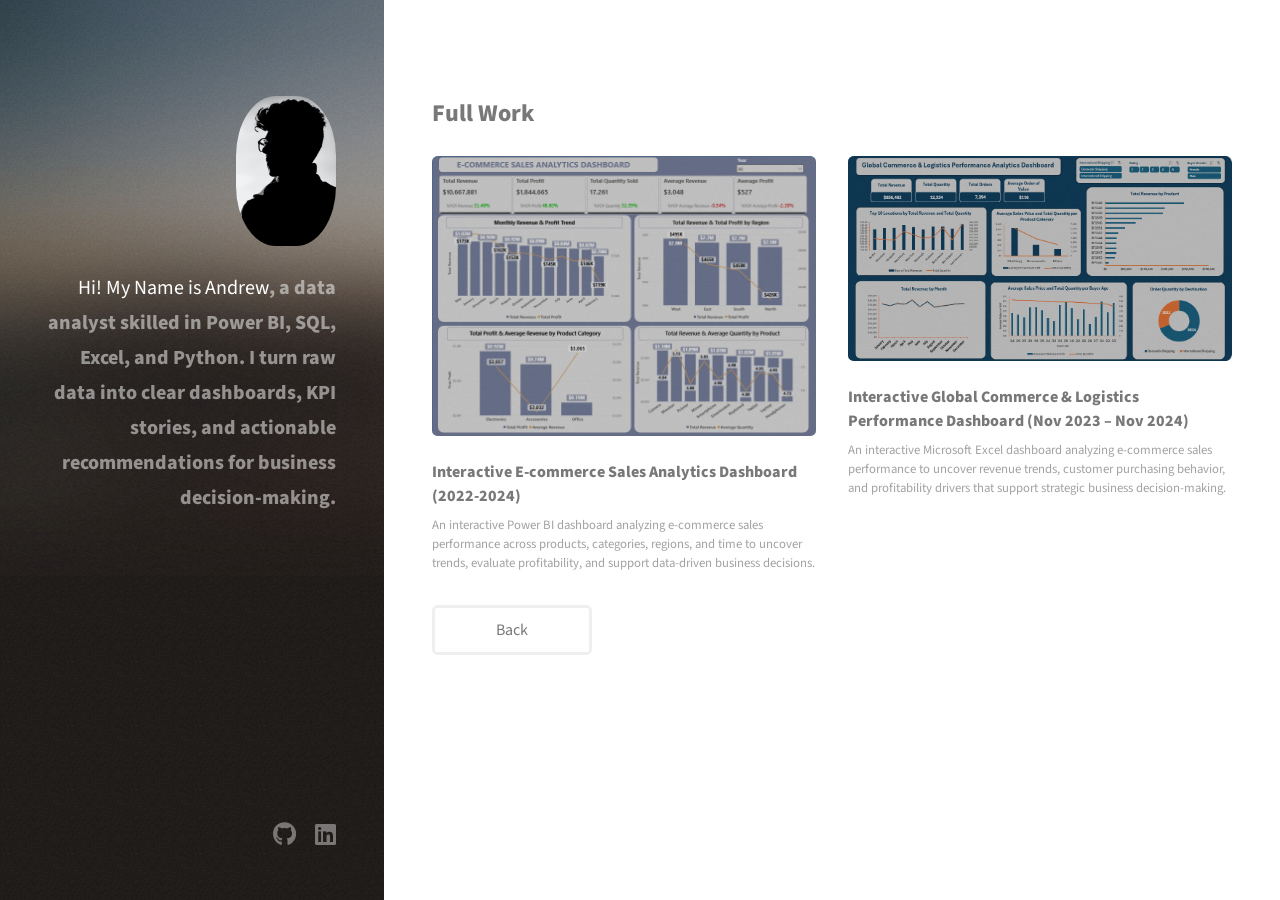
==== full portfolio.html @ a17d0c4e "Added website files" ====
<!DOCTYPE HTML>
<!--
	Strata by HTML5 UP
	html5up.net | @ajlkn
	Free for personal and commercial use under the CCA 3.0 license (html5up.net/license)
-->
<html>
	<head>
		<title>Andrew Udokang | Data Analyst</title>
		<meta charset="utf-8" />
		<meta name="viewport" content="width=device-width, initial-scale=1, user-scalable=no" />
		<link rel="stylesheet" href="assets/css/main.css" />
	</head>
	<body class="is-preload">

		<!-- Header -->
			<header id="header">
				<div class="inner">
					<a href="#" class="image avatar"><img src="images/Black Silhuette.jpg" alt="" /></a>
					<h1><strong>Hi! My Name is Andrew</strong>, a data analyst skilled in Power BI, SQL, Excel, and Python.<br />
					I turn raw data into clear dashboards, KPI stories, and actionable recommendations for business decision-making.<br />
					</h1>
				</div>
			</header>

		<!-- Main -->
			<div id="main">

				<!-- One -->
					<!--<section id="one">
						<header class="major">
							<h2>I build dashboards and analysis that help teams understand<br />
							what is happening and what to do next.</h2>
						</header>
						<p>

My strength is combining analytical problem-solving with practical data tools: Power BI for interactive dashboards, SQL for structured analysis, Excel for reporting, and Python for data cleaning and exploration.

I focus on turning raw data into actionable business insights through clean KPI design, thoughtful visualization, and concise recommendations that support better decisions.</p>
						<ul class="actions">-->
							<!--<li><a href="#" class="button">Learn More</a></li>
						</ul>
					</section>-->

				<!-- Two -->
					<section id="two">
						<h2>Full Work</h2>
						<div class="row">
							<article class="col-6 col-12-xsmall work-item">
								<a href="https://github.com/andrewudokang/Interactive-E-commerce-Sales-Analytics-Dashboard-2022-2024" class="image fit thumb"><img src="images/fulls/Interactive E-commerce Sales Analytics Dashboard (2022–2024).png" alt="" /></a>
								<a href="https://andrewudokang.github.io/Interactive-E-commerce-Sales-Analytics-Dashboard-2022-2024/"><h3>Interactive E-commerce Sales Analytics Dashboard (2022-2024)</h3></a>
								<p>An interactive Power BI dashboard analyzing e-commerce sales performance across products, categories, regions, and time to uncover trends, evaluate profitability, and support data-driven business decisions.</p>
							</article>
							<article class="col-6 col-12-xsmall work-item">
								<a href="https://github.com/andrewudokang/Interactive-Global-Commerce-Logistics-Performance-Dashboard-Nov-2023-Nov-2024" class="image fit thumb"><img src="images/fulls/Interactive Global Commerce & Logistics Performance Dashboard (Nov 2023 – Nov 2024).png" alt="" /></a>
								<a href="https://andrewudokang.github.io/Interactive-Global-Commerce-Logistics-Performance-Dashboard-Nov-2023-Nov-2024/"><h3>Interactive Global Commerce & Logistics Performance Dashboard (Nov 2023 – Nov 2024)</h3></a>
								<p>An interactive Microsoft Excel dashboard analyzing e-commerce sales performance to uncover revenue trends, customer purchasing behavior, and profitability drivers that support strategic business decision-making.</p>
							</article>
							<!--<article class="col-6 col-12-xsmall work-item">
								<a href="images/fulls/03.jpg" class="image fit thumb"><img src="images/thumbs/03.jpg" alt="" /></a>
								<h3>Tortor metus commodo</h3>
								<p>Lorem ipsum dolor sit amet nisl sed nullam feugiat.</p>
							</article>
							<article class="col-6 col-12-xsmall work-item">
								<a href="images/fulls/04.jpg" class="image fit thumb"><img src="images/thumbs/04.jpg" alt="" /></a>
								<h3>Quam neque phasellus</h3>
								<p>Lorem ipsum dolor sit amet nisl sed nullam feugiat.</p>
							</article>
							<article class="col-6 col-12-xsmall work-item">
								<a href="images/fulls/05.jpg" class="image fit thumb"><img src="images/thumbs/05.jpg" alt="" /></a>
								<h3>Nunc enim commodo aliquet</h3>
								<p>Lorem ipsum dolor sit amet nisl sed nullam feugiat.</p>
							</article>
							<article class="col-6 col-12-xsmall work-item">
								<a href="images/fulls/06.jpg" class="image fit thumb"><img src="images/thumbs/06.jpg" alt="" /></a>
								<h3>Risus ornare lacinia</h3>
								<p>Lorem ipsum dolor sit amet nisl sed nullam feugiat.</p>
							</article>-->
						</div>
						<ul class="actions">
							<li><a href="index.html" class="button">Back</a></li>
						</ul>
					</section>

				<!-- Three -->
					<!--<section id="three">
						<h2>Get In Touch</h2>
						<p>Accumsan pellentesque commodo blandit enim arcu non at amet id arcu magna. Accumsan orci faucibus id eu lorem semper nunc nisi lorem vulputate lorem neque lorem ipsum dolor.</p>
						<div class="row">
							<div class="col-8 col-12-small">
								<form method="post" action="#">
									<div class="row gtr-uniform gtr-50">
										<div class="col-6 col-12-xsmall"><input type="text" name="name" id="name" placeholder="Name" /></div>
										<div class="col-6 col-12-xsmall"><input type="email" name="email" id="email" placeholder="Email" /></div>
										<div class="col-12"><textarea name="message" id="message" placeholder="Message" rows="4"></textarea></div>
									</div>
								</form>
								<ul class="actions">
									<li><input type="submit" value="Send Message" /></li>
								</ul>
							</div>
							<div class="col-4 col-12-small">
								<ul class="labeled-icons">
									<li>
										<h3 class="icon solid fa-home"><span class="label">Address</span></h3>
										1234 Somewhere Rd.<br />
										Nashville, TN 00000<br />
										United States
									</li>
									<li>
										<h3 class="icon solid fa-mobile-alt"><span class="label">Phone</span></h3>
										000-000-0000
									</li>
									<li>
										<h3 class="icon solid fa-envelope"><span class="label">Email</span></h3>
										<a href="#">hello@untitled.tld</a>
									</li>
								</ul>
							</div>
						</div>
					</section>-->

				<!-- Four -->
				<!--
					<section id="four">
						<h2>Elements</h2>

						<section>
							<h4>Text</h4>
							<p>This is <b>bold</b> and this is <strong>strong</strong>. This is <i>italic</i> and this is <em>emphasized</em>.
							This is <sup>superscript</sup> text and this is <sub>subscript</sub> text.
							This is <u>underlined</u> and this is code: <code>for (;;) { ... }</code>. Finally, <a href="#">this is a link</a>.</p>
							<hr />
							<header>
								<h4>Heading with a Subtitle</h4>
								<p>Lorem ipsum dolor sit amet nullam id egestas urna aliquam</p>
							</header>
							<p>Nunc lacinia ante nunc ac lobortis. Interdum adipiscing gravida odio porttitor sem non mi integer non faucibus ornare mi ut ante amet placerat aliquet. Volutpat eu sed ante lacinia sapien lorem accumsan varius montes viverra nibh in adipiscing blandit tempus accumsan.</p>
							<header>
								<h5>Heading with a Subtitle</h5>
								<p>Lorem ipsum dolor sit amet nullam id egestas urna aliquam</p>
							</header>
							<p>Nunc lacinia ante nunc ac lobortis. Interdum adipiscing gravida odio porttitor sem non mi integer non faucibus ornare mi ut ante amet placerat aliquet. Volutpat eu sed ante lacinia sapien lorem accumsan varius montes viverra nibh in adipiscing blandit tempus accumsan.</p>
							<hr />
							<h2>Heading Level 2</h2>
							<h3>Heading Level 3</h3>
							<h4>Heading Level 4</h4>
							<h5>Heading Level 5</h5>
							<h6>Heading Level 6</h6>
							<hr />
							<h5>Blockquote</h5>
							<blockquote>Fringilla nisl. Donec accumsan interdum nisi, quis tincidunt felis sagittis eget tempus euismod. Vestibulum ante ipsum primis in faucibus vestibulum. Blandit adipiscing eu felis iaculis volutpat ac adipiscing accumsan faucibus. Vestibulum ante ipsum primis in faucibus lorem ipsum dolor sit amet nullam adipiscing eu felis.</blockquote>
							<h5>Preformatted</h5>
							<pre><code>i = 0;

while (!deck.isInOrder()) {
print 'Iteration ' + i;
deck.shuffle();
i++;
}

print 'It took ' + i + ' iterations to sort the deck.';</code></pre>
						</section>

						<section>
							<h4>Lists</h4>
							<div class="row">
								<div class="col-6 col-12-xsmall">
									<h5>Unordered</h5>
									<ul>
										<li>Dolor pulvinar etiam magna etiam.</li>
										<li>Sagittis adipiscing lorem eleifend.</li>
										<li>Felis enim feugiat dolore viverra.</li>
									</ul>
									<h5>Alternate</h5>
									<ul class="alt">
										<li>Dolor pulvinar etiam magna etiam.</li>
										<li>Sagittis adipiscing lorem eleifend.</li>
										<li>Felis enim feugiat dolore viverra.</li>
									</ul>
								</div>
								<div class="col-6 col-12-xsmall">
									<h5>Ordered</h5>
									<ol>
										<li>Dolor pulvinar etiam magna etiam.</li>
										<li>Etiam vel felis at lorem sed viverra.</li>
										<li>Felis enim feugiat dolore viverra.</li>
										<li>Dolor pulvinar etiam magna etiam.</li>
										<li>Etiam vel felis at lorem sed viverra.</li>
										<li>Felis enim feugiat dolore viverra.</li>
									</ol>
									<h5>Icons</h5>
									<ul class="icons">
										<li><a href="#" class="icon brands fa-twitter"><span class="label">Twitter</span></a></li>
										<li><a href="#" class="icon brands fa-facebook-f"><span class="label">Facebook</span></a></li>
										<li><a href="#" class="icon brands fa-instagram"><span class="label">Instagram</span></a></li>
										<li><a href="#" class="icon brands fa-github"><span class="label">Github</span></a></li>
										<li><a href="#" class="icon brands fa-dribbble"><span class="label">Dribbble</span></a></li>
										<li><a href="#" class="icon brands fa-tumblr"><span class="label">Tumblr</span></a></li>
									</ul>
								</div>
							</div>
							<h5>Actions</h5>
							<ul class="actions">
								<li><a href="#" class="button primary">Default</a></li>
								<li><a href="#" class="button">Default</a></li>
							</ul>
							<ul class="actions small">
								<li><a href="#" class="button primary small">Small</a></li>
								<li><a href="#" class="button small">Small</a></li>
							</ul>
							<div class="row">
								<div class="col-6 col-12-small">
									<ul class="actions stacked">
										<li><a href="#" class="button primary">Default</a></li>
										<li><a href="#" class="button">Default</a></li>
									</ul>
								</div>
								<div class="col-6 col-12-small">
									<ul class="actions stacked">
										<li><a href="#" class="button primary small">Small</a></li>
										<li><a href="#" class="button small">Small</a></li>
									</ul>
								</div>
								<div class="col-6 col-12-small">
									<ul class="actions stacked">
										<li><a href="#" class="button primary fit">Default</a></li>
										<li><a href="#" class="button fit">Default</a></li>
									</ul>
								</div>
								<div class="col-6 col-12-small">
									<ul class="actions stacked">
										<li><a href="#" class="button primary small fit">Small</a></li>
										<li><a href="#" class="button small fit">Small</a></li>
									</ul>
								</div>
							</div>
						</section>

						<section>
							<h4>Table</h4>
							<h5>Default</h5>
							<div class="table-wrapper">
								<table>
									<thead>
										<tr>
											<th>Name</th>
											<th>Description</th>
											<th>Price</th>
										</tr>
									</thead>
									<tbody>
										<tr>
											<td>Item One</td>
											<td>Ante turpis integer aliquet porttitor.</td>
											<td>29.99</td>
										</tr>
										<tr>
											<td>Item Two</td>
											<td>Vis ac commodo adipiscing arcu aliquet.</td>
											<td>19.99</td>
										</tr>
										<tr>
											<td>Item Three</td>
											<td> Morbi faucibus arcu accumsan lorem.</td>
											<td>29.99</td>
										</tr>
										<tr>
											<td>Item Four</td>
											<td>Vitae integer tempus condimentum.</td>
											<td>19.99</td>
										</tr>
										<tr>
											<td>Item Five</td>
											<td>Ante turpis integer aliquet porttitor.</td>
											<td>29.99</td>
										</tr>
									</tbody>
									<tfoot>
										<tr>
											<td colspan="2"></td>
											<td>100.00</td>
										</tr>
									</tfoot>
								</table>
							</div>

							<h5>Alternate</h5>
							<div class="table-wrapper">
								<table class="alt">
									<thead>
										<tr>
											<th>Name</th>
											<th>Description</th>
											<th>Price</th>
										</tr>
									</thead>
									<tbody>
										<tr>
											<td>Item One</td>
											<td>Ante turpis integer aliquet porttitor.</td>
											<td>29.99</td>
										</tr>
										<tr>
											<td>Item Two</td>
											<td>Vis ac commodo adipiscing arcu aliquet.</td>
											<td>19.99</td>
										</tr>
										<tr>
											<td>Item Three</td>
											<td> Morbi faucibus arcu accumsan lorem.</td>
											<td>29.99</td>
										</tr>
										<tr>
											<td>Item Four</td>
											<td>Vitae integer tempus condimentum.</td>
											<td>19.99</td>
										</tr>
										<tr>
											<td>Item Five</td>
											<td>Ante turpis integer aliquet porttitor.</td>
											<td>29.99</td>
										</tr>
									</tbody>
									<tfoot>
										<tr>
											<td colspan="2"></td>
											<td>100.00</td>
										</tr>
									</tfoot>
								</table>
							</div>
						</section>

						<section>
							<h4>Buttons</h4>
							<ul class="actions">
								<li><a href="#" class="button primary">Primary</a></li>
								<li><a href="#" class="button">Default</a></li>
							</ul>
							<ul class="actions">
								<li><a href="#" class="button large">Large</a></li>
								<li><a href="#" class="button">Default</a></li>
								<li><a href="#" class="button small">Small</a></li>
							</ul>
							<ul class="actions fit">
								<li><a href="#" class="button primary fit">Fit</a></li>
								<li><a href="#" class="button fit">Fit</a></li>
							</ul>
							<ul class="actions fit small">
								<li><a href="#" class="button primary fit small">Fit + Small</a></li>
								<li><a href="#" class="button fit small">Fit + Small</a></li>
							</ul>
							<ul class="actions">
								<li><a href="#" class="button primary icon solid fa-download">Icon</a></li>
								<li><a href="#" class="button icon solid fa-download">Icon</a></li>
							</ul>
							<ul class="actions">
								<li><span class="button primary disabled">Primary</span></li>
								<li><span class="button disabled">Default</span></li>
							</ul>
						</section>

						<section>
							<h4>Form</h4>
							<form method="post" action="#">
								<div class="row gtr-uniform gtr-50">
									<div class="col-6 col-12-xsmall">
										<input type="text" name="demo-name" id="demo-name" value="" placeholder="Name" />
									</div>
									<div class="col-6 col-12-xsmall">
										<input type="email" name="demo-email" id="demo-email" value="" placeholder="Email" />
									</div>
									<div class="col-12">
										<select name="demo-category" id="demo-category">
											<option value="">- Category -</option>
											<option value="1">Manufacturing</option>
											<option value="1">Shipping</option>
											<option value="1">Administration</option>
											<option value="1">Human Resources</option>
										</select>
									</div>
									<div class="col-4 col-12-small">
										<input type="radio" id="demo-priority-low" name="demo-priority" checked>
										<label for="demo-priority-low">Low Priority</label>
									</div>
									<div class="col-4 col-12-small">
										<input type="radio" id="demo-priority-normal" name="demo-priority">
										<label for="demo-priority-normal">Normal Priority</label>
									</div>
									<div class="col-4 col-12-small">
										<input type="radio" id="demo-priority-high" name="demo-priority">
										<label for="demo-priority-high">High Priority</label>
									</div>
									<div class="col-6 col-12-small">
										<input type="checkbox" id="demo-copy" name="demo-copy">
										<label for="demo-copy">Email me a copy of this message</label>
									</div>
									<div class="col-6 col-12-small">
										<input type="checkbox" id="demo-human" name="demo-human" checked>
										<label for="demo-human">I am a human and not a robot</label>
									</div>
									<div class="col-12">
										<textarea name="demo-message" id="demo-message" placeholder="Enter your message" rows="6"></textarea>
									</div>
									<div class="col-12">
										<ul class="actions">
											<li><input type="submit" value="Send Message" class="primary" /></li>
											<li><input type="reset" value="Reset" /></li>
										</ul>
									</div>
								</div>
							</form>
						</section>

						<section>
							<h4>Image</h4>
							<h5>Fit</h5>
							<div class="box alt">
								<div class="row gtr-50 gtr-uniform">
									<div class="col-12"><span class="image fit"><img src="images/fulls/05.jpg" alt="" /></span></div>
									<div class="col-4"><span class="image fit"><img src="images/thumbs/01.jpg" alt="" /></span></div>
									<div class="col-4"><span class="image fit"><img src="images/thumbs/02.jpg" alt="" /></span></div>
									<div class="col-4"><span class="image fit"><img src="images/thumbs/03.jpg" alt="" /></span></div>
									<div class="col-4"><span class="image fit"><img src="images/thumbs/04.jpg" alt="" /></span></div>
									<div class="col-4"><span class="image fit"><img src="images/thumbs/05.jpg" alt="" /></span></div>
									<div class="col-4"><span class="image fit"><img src="images/thumbs/06.jpg" alt="" /></span></div>
									<div class="col-4"><span class="image fit"><img src="images/thumbs/03.jpg" alt="" /></span></div>
									<div class="col-4"><span class="image fit"><img src="images/thumbs/02.jpg" alt="" /></span></div>
									<div class="col-4"><span class="image fit"><img src="images/thumbs/01.jpg" alt="" /></span></div>
								</div>
							</div>
							<h5>Left &amp; Right</h5>
							<p><span class="image left"><img src="images/avatar.jpg" alt="" /></span>Fringilla nisl. Donec accumsan interdum nisi, quis tincidunt felis sagittis eget. tempus euismod. Vestibulum ante ipsum primis in faucibus vestibulum. Blandit adipiscing eu felis iaculis volutpat ac adipiscing accumsan eu faucibus. Integer ac pellentesque praesent tincidunt felis sagittis eget. tempus euismod. Vestibulum ante ipsum primis in faucibus vestibulum. Blandit adipiscing eu felis iaculis volutpat ac adipiscing accumsan eu faucibus. Integer ac pellentesque praesent. Donec accumsan interdum nisi, quis tincidunt felis sagittis eget. tempus euismod. Vestibulum ante ipsum primis in faucibus vestibulum. Blandit adipiscing eu felis iaculis volutpat ac adipiscing accumsan eu faucibus. Integer ac pellentesque praesent tincidunt felis sagittis eget. tempus euismod. Vestibulum ante ipsum primis in faucibus vestibulum. Blandit adipiscing eu felis iaculis volutpat ac adipiscing accumsan eu faucibus. Integer ac pellentesque praesent.</p>
							<p><span class="image right"><img src="images/avatar.jpg" alt="" /></span>Fringilla nisl. Donec accumsan interdum nisi, quis tincidunt felis sagittis eget. tempus euismod. Vestibulum ante ipsum primis in faucibus vestibulum. Blandit adipiscing eu felis iaculis volutpat ac adipiscing accumsan eu faucibus. Integer ac pellentesque praesent tincidunt felis sagittis eget. tempus euismod. Vestibulum ante ipsum primis in faucibus vestibulum. Blandit adipiscing eu felis iaculis volutpat ac adipiscing accumsan eu faucibus. Integer ac pellentesque praesent. Donec accumsan interdum nisi, quis tincidunt felis sagittis eget. tempus euismod. Vestibulum ante ipsum primis in faucibus vestibulum. Blandit adipiscing eu felis iaculis volutpat ac adipiscing accumsan eu faucibus. Integer ac pellentesque praesent tincidunt felis sagittis eget. tempus euismod. Vestibulum ante ipsum primis in faucibus vestibulum. Blandit adipiscing eu felis iaculis volutpat ac adipiscing accumsan eu faucibus. Integer ac pellentesque praesent.</p>
						</section>

					</section>
				-->

			</div>

		<!-- Footer -->
			<footer id="footer">
				<div class="inner">
					<ul class="icons">
						<!--<li><a href="#" class="icon brands fa-twitter"><span class="label">Twitter</span></a></li>-->
						<li><a href="https://github.com/andrewudokang/" class="icon brands fa-github"><span class="label">Github</span></a></li>
						<li><a href="https://www.linkedin.com/in/andrewudokang" class="icon brands fa-linkedin"><span class="label">Linkedin</span></a></li>
						<!--<li><a href="#" class="icon solid fa-envelope"><span class="label">Email</span></a></li>-->
					</ul>
					<!--<ul class="copyright">
						<li>&copy; Untitled</li><li>Design: <a href="http://html5up.net">HTML5 UP</a></li>
					</ul>-->
				</div>
			</footer>

		<!-- Scripts -->
			<script src="assets/js/jquery.min.js"></script>
			<!--<script src="assets/js/jquery.poptrox.min.js"></script>-->
			<script src="assets/js/browser.min.js"></script>
			<script src="assets/js/breakpoints.min.js"></script>
			<script src="assets/js/util.js"></script>
			<script src="assets/js/main.js"></script>

	</body>
</html>
---- assets/css/main.css ----
@import url("fontawesome-all.min.css");
@import url("https://fonts.googleapis.com/css?family=Source+Sans+Pro:400,400italic");

/*
	Strata by HTML5 UP
	html5up.net | @ajlkn
	Free for personal and commercial use under the CCA 3.0 license (html5up.net/license)
*/

html, body, div, span, applet, object,
iframe, h1, h2, h3, h4, h5, h6, p, blockquote,
pre, a, abbr, acronym, address, big, cite,
code, del, dfn, em, img, ins, kbd, q, s, samp,
small, strike, strong, sub, sup, tt, var, b,
u, i, center, dl, dt, dd, ol, ul, li, fieldset,
form, label, legend, table, caption, tbody,
tfoot, thead, tr, th, td, article, aside,
canvas, details, embed, figure, figcaption,
footer, header, hgroup, menu, nav, output, ruby,
section, summary, time, mark, audio, video {
	margin: 0;
	padding: 0;
	border: 0;
	font-size: 100%;
	font: inherit;
	vertical-align: baseline;}

article, aside, details, figcaption, figure,
footer, header, hgroup, menu, nav, section {
	display: block;}

body {
	line-height: 1;
}

ol, ul {
	list-style: none;
}

blockquote, q {
	quotes: none;
}

	blockquote:before, blockquote:after, q:before, q:after {
		content: '';
		content: none;
	}

table {
	border-collapse: collapse;
	border-spacing: 0;
}

body {
	-webkit-text-size-adjust: none;
}

mark {
	background-color: transparent;
	color: inherit;
}

input::-moz-focus-inner {
	border: 0;
	padding: 0;
}

input, select, textarea {
	-moz-appearance: none;
	-webkit-appearance: none;
	-ms-appearance: none;
	appearance: none;
}

/* Basic */

	html {
		box-sizing: border-box;
	}

	*, *:before, *:after {
		box-sizing: inherit;
	}

	body {
		background: #fff;
	}

		body.is-preload *, body.is-preload *:before, body.is-preload *:after {
			-moz-animation: none !important;
			-webkit-animation: none !important;
			-ms-animation: none !important;
			animation: none !important;
			-moz-transition: none !important;
			-webkit-transition: none !important;
			-ms-transition: none !important;
			transition: none !important;
		}

	body, input, select, textarea {
		color: #a2a2a2;
		font-family: "Source Sans Pro", Helvetica, sans-serif;
		font-size: 16pt;
		font-weight: 400;
		line-height: 1.75em;
	}

	a {
		-moz-transition: color 0.2s ease-in-out, border-color 0.2s ease-in-out;
		-webkit-transition: color 0.2s ease-in-out, border-color 0.2s ease-in-out;
		-ms-transition: color 0.2s ease-in-out, border-color 0.2s ease-in-out;
		transition: color 0.2s ease-in-out, border-color 0.2s ease-in-out;
		border-bottom: dotted 1px;
		color: #49bf9d;
		text-decoration: none;
	}

		a:hover {
			border-bottom-color: transparent;
			color: #49bf9d !important;
			text-decoration: none;
		}

	strong, b {
		color: #787878;
		font-weight: 400;
	}

	em, i {
		font-style: italic;
	}

	p {
		margin: 0 0 2em 0;
	}

	h1, h2, h3, h4, h5, h6 {
		color: #787878;
		font-weight: 800;
		line-height: 1em;
		margin: 0 0 1em 0;
	}

		h1 a, h2 a, h3 a, h4 a, h5 a, h6 a {
			color: inherit;
			text-decoration: none;
		}

	h1 {
		font-size: 2em;
		line-height: 1.5em;
	}

	h2 {
		font-size: 1.5em;
		line-height: 1.5em;
	}

	h3 {
		font-size: 1.25em;
		line-height: 1.5em;
	}

	h4 {
		font-size: 1.1em;
		line-height: 1.5em;
	}

	h5 {
		font-size: 0.9em;
		line-height: 1.5em;
	}

	h6 {
		font-size: 0.7em;
		line-height: 1.5em;
	}

	sub {
		font-size: 0.8em;
		position: relative;
		top: 0.5em;
	}

	sup {
		font-size: 0.8em;
		position: relative;
		top: -0.5em;
	}

	hr {
		border: 0;
		border-bottom: solid 2px #efefef;
		margin: 2em 0;
	}

		hr.major {
			margin: 3em 0;
		}

	blockquote {
		border-left: solid 6px #efefef;
		font-style: italic;
		margin: 0 0 2em 0;
		padding: 0.5em 0 0.5em 1.5em;
	}

	code {
		background: #f7f7f7;
		border-radius: 0.35em;
		border: solid 2px #efefef;
		font-family: "Courier New", monospace;
		font-size: 0.9em;
		margin: 0 0.25em;
		padding: 0.25em 0.65em;
	}

	pre {
		-webkit-overflow-scrolling: touch;
		font-family: "Courier New", monospace;
		font-size: 0.9em;
		margin: 0 0 2em 0;
	}

		pre code {
			display: block;
			line-height: 1.75em;
			padding: 1em 1.5em;
			overflow-x: auto;
		}

	.align-left {
		text-align: left;
	}

	.align-center {
		text-align: center;
	}

	.align-right {
		text-align: right;
	}

/* Container */

	.container {
		margin: 0 auto;
		max-width: calc(100% - 4em);
		width: 100%;
	}

		.container.xsmall {
			width: 25%;
		}

		.container.small {
			width: 50%;
		}

		.container.medium {
			width: 75%;
		}

		.container.large {
			width: 125%;
		}

		.container.xlarge {
			width: 150%;
		}

		.container.max {
			width: 100%;
		}

		@media screen and (max-width: 980px) {

			.container {
				width: 100% !important;
				max-width: 100% !important;
			}

		}

		@media screen and (max-width: 480px) {

			.container {
				max-width: calc(100% - 3em);
			}

		}

/* Row */

	.row {
		display: flex;
		flex-wrap: wrap;
		box-sizing: border-box;
		align-items: stretch;
	}

		.row > * {
			box-sizing: border-box;
		}

		.row.gtr-uniform > * > :last-child {
			margin-bottom: 0;
		}

		.row.aln-left {
			justify-content: flex-start;
		}

		.row.aln-center {
			justify-content: center;
		}

		.row.aln-right {
			justify-content: flex-end;
		}

		.row.aln-top {
			align-items: flex-start;
		}

		.row.aln-middle {
			align-items: center;
		}

		.row.aln-bottom {
			align-items: flex-end;
		}

		.row > .imp {
			order: -1;
		}

		.row > .col-1 {
			width: 8.33333%;
		}

		.row > .off-1 {
			margin-left: 8.33333%;
		}

		.row > .col-2 {
			width: 16.66667%;
		}

		.row > .off-2 {
			margin-left: 16.66667%;
		}

		.row > .col-3 {
			width: 25%;
		}

		.row > .off-3 {
			margin-left: 25%;
		}

		.row > .col-4 {
			width: 33.33333%;
		}

		.row > .off-4 {
			margin-left: 33.33333%;
		}

		.row > .col-5 {
			width: 41.66667%;
		}

		.row > .off-5 {
			margin-left: 41.66667%;
		}

		.row > .col-6 {
			width: 50%;
		}

		.row > .off-6 {
			margin-left: 50%;
		}

		.row > .col-7 {
			width: 58.33333%;
		}

		.row > .off-7 {
			margin-left: 58.33333%;
		}

		.row > .col-8 {
			width: 66.66667%;
		}

		.row > .off-8 {
			margin-left: 66.66667%;
		}

		.row > .col-9 {
			width: 75%;
		}

		.row > .off-9 {
			margin-left: 75%;
		}

		.row > .col-10 {
			width: 83.33333%;
		}

		.row > .off-10 {
			margin-left: 83.33333%;
		}

		.row > .col-11 {
			width: 91.66667%;
		}

		.row > .off-11 {
			margin-left: 91.66667%;
		}

		.row > .col-12 {
			width: 100%;
		}

		.row > .off-12 {
			margin-left: 100%;
		}

		.row.gtr-0 {
			margin-top: 0;
			margin-left: 0em;
		}

			.row.gtr-0 > * {
				padding: 0 0 0 0em;
			}

			.row.gtr-0.gtr-uniform {
				margin-top: 0em;
			}

				.row.gtr-0.gtr-uniform > * {
					padding-top: 0em;
				}

		.row.gtr-25 {
			margin-top: 0;
			margin-left: -0.625em;
		}

			.row.gtr-25 > * {
				padding: 0 0 0 0.625em;
			}

			.row.gtr-25.gtr-uniform {
				margin-top: -0.625em;
			}

				.row.gtr-25.gtr-uniform > * {
					padding-top: 0.625em;
				}

		.row.gtr-50 {
			margin-top: 0;
			margin-left: -1.25em;
		}

			.row.gtr-50 > * {
				padding: 0 0 0 1.25em;
			}

			.row.gtr-50.gtr-uniform {
				margin-top: -1.25em;
			}

				.row.gtr-50.gtr-uniform > * {
					padding-top: 1.25em;
				}

		.row {
			margin-top: 0;
			margin-left: -2.5em;
		}

			.row > * {
				padding: 0 0 0 2.5em;
			}

			.row.gtr-uniform {
				margin-top: -2.5em;
			}

				.row.gtr-uniform > * {
					padding-top: 2.5em;
				}

		.row.gtr-150 {
			margin-top: 0;
			margin-left: -3.75em;
		}

			.row.gtr-150 > * {
				padding: 0 0 0 3.75em;
			}

			.row.gtr-150.gtr-uniform {
				margin-top: -3.75em;
			}

				.row.gtr-150.gtr-uniform > * {
					padding-top: 3.75em;
				}

		.row.gtr-200 {
			margin-top: 0;
			margin-left: -5em;
		}

			.row.gtr-200 > * {
				padding: 0 0 0 5em;
			}

			.row.gtr-200.gtr-uniform {
				margin-top: -5em;
			}

				.row.gtr-200.gtr-uniform > * {
					padding-top: 5em;
				}

		@media screen and (max-width: 1800px) {

			.row {
				display: flex;
				flex-wrap: wrap;
				box-sizing: border-box;
				align-items: stretch;
			}

				.row > * {
					box-sizing: border-box;
				}

				.row.gtr-uniform > * > :last-child {
					margin-bottom: 0;
				}

				.row.aln-left {
					justify-content: flex-start;
				}

				.row.aln-center {
					justify-content: center;
				}

				.row.aln-right {
					justify-content: flex-end;
				}

				.row.aln-top {
					align-items: flex-start;
				}

				.row.aln-middle {
					align-items: center;
				}

				.row.aln-bottom {
					align-items: flex-end;
				}

				.row > .imp-xlarge {
					order: -1;
				}

				.row > .col-1-xlarge {
					width: 8.33333%;
				}

				.row > .off-1-xlarge {
					margin-left: 8.33333%;
				}

				.row > .col-2-xlarge {
					width: 16.66667%;
				}

				.row > .off-2-xlarge {
					margin-left: 16.66667%;
				}

				.row > .col-3-xlarge {
					width: 25%;
				}

				.row > .off-3-xlarge {
					margin-left: 25%;
				}

				.row > .col-4-xlarge {
					width: 33.33333%;
				}

				.row > .off-4-xlarge {
					margin-left: 33.33333%;
				}

				.row > .col-5-xlarge {
					width: 41.66667%;
				}

				.row > .off-5-xlarge {
					margin-left: 41.66667%;
				}

				.row > .col-6-xlarge {
					width: 50%;
				}

				.row > .off-6-xlarge {
					margin-left: 50%;
				}

				.row > .col-7-xlarge {
					width: 58.33333%;
				}

				.row > .off-7-xlarge {
					margin-left: 58.33333%;
				}

				.row > .col-8-xlarge {
					width: 66.66667%;
				}

				.row > .off-8-xlarge {
					margin-left: 66.66667%;
				}

				.row > .col-9-xlarge {
					width: 75%;
				}

				.row > .off-9-xlarge {
					margin-left: 75%;
				}

				.row > .col-10-xlarge {
					width: 83.33333%;
				}

				.row > .off-10-xlarge {
					margin-left: 83.33333%;
				}

				.row > .col-11-xlarge {
					width: 91.66667%;
				}

				.row > .off-11-xlarge {
					margin-left: 91.66667%;
				}

				.row > .col-12-xlarge {
					width: 100%;
				}

				.row > .off-12-xlarge {
					margin-left: 100%;
				}

				.row.gtr-0 {
					margin-top: 0;
					margin-left: 0em;
				}

					.row.gtr-0 > * {
						padding: 0 0 0 0em;
					}

					.row.gtr-0.gtr-uniform {
						margin-top: 0em;
					}

						.row.gtr-0.gtr-uniform > * {
							padding-top: 0em;
						}

				.row.gtr-25 {
					margin-top: 0;
					margin-left: -0.625em;
				}

					.row.gtr-25 > * {
						padding: 0 0 0 0.625em;
					}

					.row.gtr-25.gtr-uniform {
						margin-top: -0.625em;
					}

						.row.gtr-25.gtr-uniform > * {
							padding-top: 0.625em;
						}

				.row.gtr-50 {
					margin-top: 0;
					margin-left: -1.25em;
				}

					.row.gtr-50 > * {
						padding: 0 0 0 1.25em;
					}

					.row.gtr-50.gtr-uniform {
						margin-top: -1.25em;
					}

						.row.gtr-50.gtr-uniform > * {
							padding-top: 1.25em;
						}

				.row {
					margin-top: 0;
					margin-left: -2.5em;
				}

					.row > * {
						padding: 0 0 0 2.5em;
					}

					.row.gtr-uniform {
						margin-top: -2.5em;
					}

						.row.gtr-uniform > * {
							padding-top: 2.5em;
						}

				.row.gtr-150 {
					margin-top: 0;
					margin-left: -3.75em;
				}

					.row.gtr-150 > * {
						padding: 0 0 0 3.75em;
					}

					.row.gtr-150.gtr-uniform {
						margin-top: -3.75em;
					}

						.row.gtr-150.gtr-uniform > * {
							padding-top: 3.75em;
						}

				.row.gtr-200 {
					margin-top: 0;
					margin-left: -5em;
				}

					.row.gtr-200 > * {
						padding: 0 0 0 5em;
					}

					.row.gtr-200.gtr-uniform {
						margin-top: -5em;
					}

						.row.gtr-200.gtr-uniform > * {
							padding-top: 5em;
						}

		}

		@media screen and (max-width: 1280px) {

			.row {
				display: flex;
				flex-wrap: wrap;
				box-sizing: border-box;
				align-items: stretch;
			}

				.row > * {
					box-sizing: border-box;
				}

				.row.gtr-uniform > * > :last-child {
					margin-bottom: 0;
				}

				.row.aln-left {
					justify-content: flex-start;
				}

				.row.aln-center {
					justify-content: center;
				}

				.row.aln-right {
					justify-content: flex-end;
				}

				.row.aln-top {
					align-items: flex-start;
				}

				.row.aln-middle {
					align-items: center;
				}

				.row.aln-bottom {
					align-items: flex-end;
				}

				.row > .imp-large {
					order: -1;
				}

				.row > .col-1-large {
					width: 8.33333%;
				}

				.row > .off-1-large {
					margin-left: 8.33333%;
				}

				.row > .col-2-large {
					width: 16.66667%;
				}

				.row > .off-2-large {
					margin-left: 16.66667%;
				}

				.row > .col-3-large {
					width: 25%;
				}

				.row > .off-3-large {
					margin-left: 25%;
				}

				.row > .col-4-large {
					width: 33.33333%;
				}

				.row > .off-4-large {
					margin-left: 33.33333%;
				}

				.row > .col-5-large {
					width: 41.66667%;
				}

				.row > .off-5-large {
					margin-left: 41.66667%;
				}

				.row > .col-6-large {
					width: 50%;
				}

				.row > .off-6-large {
					margin-left: 50%;
				}

				.row > .col-7-large {
					width: 58.33333%;
				}

				.row > .off-7-large {
					margin-left: 58.33333%;
				}

				.row > .col-8-large {
					width: 66.66667%;
				}

				.row > .off-8-large {
					margin-left: 66.66667%;
				}

				.row > .col-9-large {
					width: 75%;
				}

				.row > .off-9-large {
					margin-left: 75%;
				}

				.row > .col-10-large {
					width: 83.33333%;
				}

				.row > .off-10-large {
					margin-left: 83.33333%;
				}

				.row > .col-11-large {
					width: 91.66667%;
				}

				.row > .off-11-large {
					margin-left: 91.66667%;
				}

				.row > .col-12-large {
					width: 100%;
				}

				.row > .off-12-large {
					margin-left: 100%;
				}

				.row.gtr-0 {
					margin-top: 0;
					margin-left: 0em;
				}

					.row.gtr-0 > * {
						padding: 0 0 0 0em;
					}

					.row.gtr-0.gtr-uniform {
						margin-top: 0em;
					}

						.row.gtr-0.gtr-uniform > * {
							padding-top: 0em;
						}

				.row.gtr-25 {
					margin-top: 0;
					margin-left: -0.5em;
				}

					.row.gtr-25 > * {
						padding: 0 0 0 0.5em;
					}

					.row.gtr-25.gtr-uniform {
						margin-top: -0.5em;
					}

						.row.gtr-25.gtr-uniform > * {
							padding-top: 0.5em;
						}

				.row.gtr-50 {
					margin-top: 0;
					margin-left: -1em;
				}

					.row.gtr-50 > * {
						padding: 0 0 0 1em;
					}

					.row.gtr-50.gtr-uniform {
						margin-top: -1em;
					}

						.row.gtr-50.gtr-uniform > * {
							padding-top: 1em;
						}

				.row {
					margin-top: 0;
					margin-left: -2em;
				}

					.row > * {
						padding: 0 0 0 2em;
					}

					.row.gtr-uniform {
						margin-top: -2em;
					}

						.row.gtr-uniform > * {
							padding-top: 2em;
						}

				.row.gtr-150 {
					margin-top: 0;
					margin-left: -3em;
				}

					.row.gtr-150 > * {
						padding: 0 0 0 3em;
					}

					.row.gtr-150.gtr-uniform {
						margin-top: -3em;
					}

						.row.gtr-150.gtr-uniform > * {
							padding-top: 3em;
						}

				.row.gtr-200 {
					margin-top: 0;
					margin-left: -4em;
				}

					.row.gtr-200 > * {
						padding: 0 0 0 4em;
					}

					.row.gtr-200.gtr-uniform {
						margin-top: -4em;
					}

						.row.gtr-200.gtr-uniform > * {
							padding-top: 4em;
						}

		}

		@media screen and (max-width: 980px) {

			.row {
				display: flex;
				flex-wrap: wrap;
				box-sizing: border-box;
				align-items: stretch;
			}

				.row > * {
					box-sizing: border-box;
				}

				.row.gtr-uniform > * > :last-child {
					margin-bottom: 0;
				}

				.row.aln-left {
					justify-content: flex-start;
				}

				.row.aln-center {
					justify-content: center;
				}

				.row.aln-right {
					justify-content: flex-end;
				}

				.row.aln-top {
					align-items: flex-start;
				}

				.row.aln-middle {
					align-items: center;
				}

				.row.aln-bottom {
					align-items: flex-end;
				}

				.row > .imp-medium {
					order: -1;
				}

				.row > .col-1-medium {
					width: 8.33333%;
				}

				.row > .off-1-medium {
					margin-left: 8.33333%;
				}

				.row > .col-2-medium {
					width: 16.66667%;
				}

				.row > .off-2-medium {
					margin-left: 16.66667%;
				}

				.row > .col-3-medium {
					width: 25%;
				}

				.row > .off-3-medium {
					margin-left: 25%;
				}

				.row > .col-4-medium {
					width: 33.33333%;
				}

				.row > .off-4-medium {
					margin-left: 33.33333%;
				}

				.row > .col-5-medium {
					width: 41.66667%;
				}

				.row > .off-5-medium {
					margin-left: 41.66667%;
				}

				.row > .col-6-medium {
					width: 50%;
				}

				.row > .off-6-medium {
					margin-left: 50%;
				}

				.row > .col-7-medium {
					width: 58.33333%;
				}

				.row > .off-7-medium {
					margin-left: 58.33333%;
				}

				.row > .col-8-medium {
					width: 66.66667%;
				}

				.row > .off-8-medium {
					margin-left: 66.66667%;
				}

				.row > .col-9-medium {
					width: 75%;
				}

				.row > .off-9-medium {
					margin-left: 75%;
				}

				.row > .col-10-medium {
					width: 83.33333%;
				}

				.row > .off-10-medium {
					margin-left: 83.33333%;
				}

				.row > .col-11-medium {
					width: 91.66667%;
				}

				.row > .off-11-medium {
					margin-left: 91.66667%;
				}

				.row > .col-12-medium {
					width: 100%;
				}

				.row > .off-12-medium {
					margin-left: 100%;
				}

				.row.gtr-0 {
					margin-top: 0;
					margin-left: 0em;
				}

					.row.gtr-0 > * {
						padding: 0 0 0 0em;
					}

					.row.gtr-0.gtr-uniform {
						margin-top: 0em;
					}

						.row.gtr-0.gtr-uniform > * {
							padding-top: 0em;
						}

				.row.gtr-25 {
					margin-top: 0;
					margin-left: -0.5em;
				}

					.row.gtr-25 > * {
						padding: 0 0 0 0.5em;
					}

					.row.gtr-25.gtr-uniform {
						margin-top: -0.5em;
					}

						.row.gtr-25.gtr-uniform > * {
							padding-top: 0.5em;
						}

				.row.gtr-50 {
					margin-top: 0;
					margin-left: -1em;
				}

					.row.gtr-50 > * {
						padding: 0 0 0 1em;
					}

					.row.gtr-50.gtr-uniform {
						margin-top: -1em;
					}

						.row.gtr-50.gtr-uniform > * {
							padding-top: 1em;
						}

				.row {
					margin-top: 0;
					margin-left: -2em;
				}

					.row > * {
						padding: 0 0 0 2em;
					}

					.row.gtr-uniform {
						margin-top: -2em;
					}

						.row.gtr-uniform > * {
							padding-top: 2em;
						}

				.row.gtr-150 {
					margin-top: 0;
					margin-left: -3em;
				}

					.row.gtr-150 > * {
						padding: 0 0 0 3em;
					}

					.row.gtr-150.gtr-uniform {
						margin-top: -3em;
					}

						.row.gtr-150.gtr-uniform > * {
							padding-top: 3em;
						}

				.row.gtr-200 {
					margin-top: 0;
					margin-left: -4em;
				}

					.row.gtr-200 > * {
						padding: 0 0 0 4em;
					}

					.row.gtr-200.gtr-uniform {
						margin-top: -4em;
					}

						.row.gtr-200.gtr-uniform > * {
							padding-top: 4em;
						}

		}

		@media screen and (max-width: 736px) {

			.row {
				display: flex;
				flex-wrap: wrap;
				box-sizing: border-box;
				align-items: stretch;
			}

				.row > * {
					box-sizing: border-box;
				}

				.row.gtr-uniform > * > :last-child {
					margin-bottom: 0;
				}

				.row.aln-left {
					justify-content: flex-start;
				}

				.row.aln-center {
					justify-content: center;
				}

				.row.aln-right {
					justify-content: flex-end;
				}

				.row.aln-top {
					align-items: flex-start;
				}

				.row.aln-middle {
					align-items: center;
				}

				.row.aln-bottom {
					align-items: flex-end;
				}

				.row > .imp-small {
					order: -1;
				}

				.row > .col-1-small {
					width: 8.33333%;
				}

				.row > .off-1-small {
					margin-left: 8.33333%;
				}

				.row > .col-2-small {
					width: 16.66667%;
				}

				.row > .off-2-small {
					margin-left: 16.66667%;
				}

				.row > .col-3-small {
					width: 25%;
				}

				.row > .off-3-small {
					margin-left: 25%;
				}

				.row > .col-4-small {
					width: 33.33333%;
				}

				.row > .off-4-small {
					margin-left: 33.33333%;
				}

				.row > .col-5-small {
					width: 41.66667%;
				}

				.row > .off-5-small {
					margin-left: 41.66667%;
				}

				.row > .col-6-small {
					width: 50%;
				}

				.row > .off-6-small {
					margin-left: 50%;
				}

				.row > .col-7-small {
					width: 58.33333%;
				}

				.row > .off-7-small {
					margin-left: 58.33333%;
				}

				.row > .col-8-small {
					width: 66.66667%;
				}

				.row > .off-8-small {
					margin-left: 66.66667%;
				}

				.row > .col-9-small {
					width: 75%;
				}

				.row > .off-9-small {
					margin-left: 75%;
				}

				.row > .col-10-small {
					width: 83.33333%;
				}

				.row > .off-10-small {
					margin-left: 83.33333%;
				}

				.row > .col-11-small {
					width: 91.66667%;
				}

				.row > .off-11-small {
					margin-left: 91.66667%;
				}

				.row > .col-12-small {
					width: 100%;
				}

				.row > .off-12-small {
					margin-left: 100%;
				}

				.row.gtr-0 {
					margin-top: 0;
					margin-left: 0em;
				}

					.row.gtr-0 > * {
						padding: 0 0 0 0em;
					}

					.row.gtr-0.gtr-uniform {
						margin-top: 0em;
					}

						.row.gtr-0.gtr-uniform > * {
							padding-top: 0em;
						}

				.row.gtr-25 {
					margin-top: 0;
					margin-left: -0.375em;
				}

					.row.gtr-25 > * {
						padding: 0 0 0 0.375em;
					}

					.row.gtr-25.gtr-uniform {
						margin-top: -0.375em;
					}

						.row.gtr-25.gtr-uniform > * {
							padding-top: 0.375em;
						}

				.row.gtr-50 {
					margin-top: 0;
					margin-left: -0.75em;
				}

					.row.gtr-50 > * {
						padding: 0 0 0 0.75em;
					}

					.row.gtr-50.gtr-uniform {
						margin-top: -0.75em;
					}

						.row.gtr-50.gtr-uniform > * {
							padding-top: 0.75em;
						}

				.row {
					margin-top: 0;
					margin-left: -1.5em;
				}

					.row > * {
						padding: 0 0 0 1.5em;
					}

					.row.gtr-uniform {
						margin-top: -1.5em;
					}

						.row.gtr-uniform > * {
							padding-top: 1.5em;
						}

				.row.gtr-150 {
					margin-top: 0;
					margin-left: -2.25em;
				}

					.row.gtr-150 > * {
						padding: 0 0 0 2.25em;
					}

					.row.gtr-150.gtr-uniform {
						margin-top: -2.25em;
					}

						.row.gtr-150.gtr-uniform > * {
							padding-top: 2.25em;
						}

				.row.gtr-200 {
					margin-top: 0;
					margin-left: -3em;
				}

					.row.gtr-200 > * {
						padding: 0 0 0 3em;
					}

					.row.gtr-200.gtr-uniform {
						margin-top: -3em;
					}

						.row.gtr-200.gtr-uniform > * {
							padding-top: 3em;
						}

		}

		@media screen and (max-width: 480px) {

			.row {
				display: flex;
				flex-wrap: wrap;
				box-sizing: border-box;
				align-items: stretch;
			}

				.row > * {
					box-sizing: border-box;
				}

				.row.gtr-uniform > * > :last-child {
					margin-bottom: 0;
				}

				.row.aln-left {
					justify-content: flex-start;
				}

				.row.aln-center {
					justify-content: center;
				}

				.row.aln-right {
					justify-content: flex-end;
				}

				.row.aln-top {
					align-items: flex-start;
				}

				.row.aln-middle {
					align-items: center;
				}

				.row.aln-bottom {
					align-items: flex-end;
				}

				.row > .imp-xsmall {
					order: -1;
				}

				.row > .col-1-xsmall {
					width: 8.33333%;
				}

				.row > .off-1-xsmall {
					margin-left: 8.33333%;
				}

				.row > .col-2-xsmall {
					width: 16.66667%;
				}

				.row > .off-2-xsmall {
					margin-left: 16.66667%;
				}

				.row > .col-3-xsmall {
					width: 25%;
				}

				.row > .off-3-xsmall {
					margin-left: 25%;
				}

				.row > .col-4-xsmall {
					width: 33.33333%;
				}

				.row > .off-4-xsmall {
					margin-left: 33.33333%;
				}

				.row > .col-5-xsmall {
					width: 41.66667%;
				}

				.row > .off-5-xsmall {
					margin-left: 41.66667%;
				}

				.row > .col-6-xsmall {
					width: 50%;
				}

				.row > .off-6-xsmall {
					margin-left: 50%;
				}

				.row > .col-7-xsmall {
					width: 58.33333%;
				}

				.row > .off-7-xsmall {
					margin-left: 58.33333%;
				}

				.row > .col-8-xsmall {
					width: 66.66667%;
				}

				.row > .off-8-xsmall {
					margin-left: 66.66667%;
				}

				.row > .col-9-xsmall {
					width: 75%;
				}

				.row > .off-9-xsmall {
					margin-left: 75%;
				}

				.row > .col-10-xsmall {
					width: 83.33333%;
				}

				.row > .off-10-xsmall {
					margin-left: 83.33333%;
				}

				.row > .col-11-xsmall {
					width: 91.66667%;
				}

				.row > .off-11-xsmall {
					margin-left: 91.66667%;
				}

				.row > .col-12-xsmall {
					width: 100%;
				}

				.row > .off-12-xsmall {
					margin-left: 100%;
				}

				.row.gtr-0 {
					margin-top: 0;
					margin-left: 0em;
				}

					.row.gtr-0 > * {
						padding: 0 0 0 0em;
					}

					.row.gtr-0.gtr-uniform {
						margin-top: 0em;
					}

						.row.gtr-0.gtr-uniform > * {
							padding-top: 0em;
						}

				.row.gtr-25 {
					margin-top: 0;
					margin-left: -0.375em;
				}

					.row.gtr-25 > * {
						padding: 0 0 0 0.375em;
					}

					.row.gtr-25.gtr-uniform {
						margin-top: -0.375em;
					}

						.row.gtr-25.gtr-uniform > * {
							padding-top: 0.375em;
						}

				.row.gtr-50 {
					margin-top: 0;
					margin-left: -0.75em;
				}

					.row.gtr-50 > * {
						padding: 0 0 0 0.75em;
					}

					.row.gtr-50.gtr-uniform {
						margin-top: -0.75em;
					}

						.row.gtr-50.gtr-uniform > * {
							padding-top: 0.75em;
						}

				.row {
					margin-top: 0;
					margin-left: -1.5em;
				}

					.row > * {
						padding: 0 0 0 1.5em;
					}

					.row.gtr-uniform {
						margin-top: -1.5em;
					}

						.row.gtr-uniform > * {
							padding-top: 1.5em;
						}

				.row.gtr-150 {
					margin-top: 0;
					margin-left: -2.25em;
				}

					.row.gtr-150 > * {
						padding: 0 0 0 2.25em;
					}

					.row.gtr-150.gtr-uniform {
						margin-top: -2.25em;
					}

						.row.gtr-150.gtr-uniform > * {
							padding-top: 2.25em;
						}

				.row.gtr-200 {
					margin-top: 0;
					margin-left: -3em;
				}

					.row.gtr-200 > * {
						padding: 0 0 0 3em;
					}

					.row.gtr-200.gtr-uniform {
						margin-top: -3em;
					}

						.row.gtr-200.gtr-uniform > * {
							padding-top: 3em;
						}

		}

/* Section/Article */

	section.special, article.special {
		text-align: center;
	}

	header p {
		color: #b2b2b2;
		position: relative;
		margin: 0 0 1.5em 0;
	}

	header h2 + p {
		font-size: 1.25em;
		margin-top: -1em;
		line-height: 1.5em;
	}

	header h3 + p {
		font-size: 1.1em;
		margin-top: -0.8em;
		line-height: 1.5em;
	}

	header h4 + p,
	header h5 + p,
	header h6 + p {
		font-size: 0.9em;
		margin-top: -0.6em;
		line-height: 1.5em;
	}

	header.major h2 {
		font-size: 2em;
	}

/* Form */

	form {
		margin: 0 0 2em 0;
	}

	label {
		color: #787878;
		display: block;
		font-size: 0.9em;
		font-weight: 400;
		margin: 0 0 1em 0;
	}

	input[type="text"],
	input[type="password"],
	input[type="email"],
	select,
	textarea {
		-moz-appearance: none;
		-webkit-appearance: none;
		-ms-appearance: none;
		appearance: none;
		background: #f7f7f7;
		border-radius: 0.35em;
		border: solid 2px transparent;
		color: inherit;
		display: block;
		outline: 0;
		padding: 0 0.75em;
		text-decoration: none;
		width: 100%;
	}

		input[type="text"]:invalid,
		input[type="password"]:invalid,
		input[type="email"]:invalid,
		select:invalid,
		textarea:invalid {
			box-shadow: none;
		}

		input[type="text"]:focus,
		input[type="password"]:focus,
		input[type="email"]:focus,
		select:focus,
		textarea:focus {
			border-color: #49bf9d;
		}

	select {
		background-image: url("data:image/svg+xml;charset=utf8,%3Csvg xmlns='http://www.w3.org/2000/svg' width='40' height='40' preserveAspectRatio='none' viewBox='0 0 40 40'%3E%3Cpath d='M9.4,12.3l10.4,10.4l10.4-10.4c0.2-0.2,0.5-0.4,0.9-0.4c0.3,0,0.6,0.1,0.9,0.4l3.3,3.3c0.2,0.2,0.4,0.5,0.4,0.9 c0,0.4-0.1,0.6-0.4,0.9L20.7,31.9c-0.2,0.2-0.5,0.4-0.9,0.4c-0.3,0-0.6-0.1-0.9-0.4L4.3,17.3c-0.2-0.2-0.4-0.5-0.4-0.9 c0-0.4,0.1-0.6,0.4-0.9l3.3-3.3c0.2-0.2,0.5-0.4,0.9-0.4S9.1,12.1,9.4,12.3z' fill='%23dfdfdf' /%3E%3C/svg%3E");
		background-size: 1.25rem;
		background-repeat: no-repeat;
		background-position: calc(100% - 1rem) center;
		height: 2.75em;
		padding-right: 2.75em;
		text-overflow: ellipsis;
	}

		select option {
			color: #787878;
			background: #fff;
		}

		select:focus::-ms-value {
			background-color: transparent;
		}

		select::-ms-expand {
			display: none;
		}

	input[type="text"],
	input[type="password"],
	input[type="email"],
	select {
		height: 2.75em;
	}

	textarea {
		padding: 0.75em;
	}

	input[type="checkbox"],
	input[type="radio"] {
		-moz-appearance: none;
		-webkit-appearance: none;
		-ms-appearance: none;
		appearance: none;
		display: block;
		float: left;
		margin-right: -2em;
		opacity: 0;
		width: 1em;
		z-index: -1;
	}

		input[type="checkbox"] + label,
		input[type="radio"] + label {
			text-decoration: none;
			color: #a2a2a2;
			cursor: pointer;
			display: inline-block;
			font-size: 1em;
			font-weight: 400;
			padding-left: 2.4em;
			padding-right: 0.75em;
			position: relative;
		}

			input[type="checkbox"] + label:before,
			input[type="radio"] + label:before {
				-moz-osx-font-smoothing: grayscale;
				-webkit-font-smoothing: antialiased;
				display: inline-block;
				font-style: normal;
				font-variant: normal;
				text-rendering: auto;
				line-height: 1;
				text-transform: none !important;
				font-family: 'Font Awesome 5 Free';
				font-weight: 900;
			}

			input[type="checkbox"] + label:before,
			input[type="radio"] + label:before {
				background: #f7f7f7;
				border-radius: 0.35em;
				border: solid 2px transparent;
				content: '';
				display: inline-block;
				font-size: 0.8em;
				height: 2.0625em;
				left: 0;
				line-height: 1.85625em;
				position: absolute;
				text-align: center;
				top: 0;
				width: 2.0625em;
			}

		input[type="checkbox"]:checked + label:before,
		input[type="radio"]:checked + label:before {
			background: #787878;
			border-color: #787878;
			color: #fff;
			content: '\f00c';
		}

		input[type="checkbox"]:focus + label:before,
		input[type="radio"]:focus + label:before {
			border-color: #49bf9d;
		}

	input[type="checkbox"] + label:before {
		border-radius: 0.35em;
	}

	input[type="radio"] + label:before {
		border-radius: 100%;
	}

	::-webkit-input-placeholder {
		color: #b2b2b2 !important;
		opacity: 1.0;
	}

	:-moz-placeholder {
		color: #b2b2b2 !important;
		opacity: 1.0;
	}

	::-moz-placeholder {
		color: #b2b2b2 !important;
		opacity: 1.0;
	}

	:-ms-input-placeholder {
		color: #b2b2b2 !important;
		opacity: 1.0;
	}

/* Box */

	.box {
		border-radius: 0.35em;
		border: solid 2px #efefef;
		margin-bottom: 2em;
		padding: 1.5em;
	}

		.box > :last-child,
		.box > :last-child > :last-child,
		.box > :last-child > :last-child > :last-child {
			margin-bottom: 0;
		}

		.box.alt {
			border: 0;
			border-radius: 0;
			padding: 0;
		}

/* Icon */

	.icon {
		text-decoration: none;
		border-bottom: none;
		position: relative;
	}

		.icon:before {
			-moz-osx-font-smoothing: grayscale;
			-webkit-font-smoothing: antialiased;
			display: inline-block;
			font-style: normal;
			font-variant: normal;
			text-rendering: auto;
			line-height: 1;
			text-transform: none !important;
			font-family: 'Font Awesome 5 Free';
			font-weight: 400;
		}

		.icon > .label {
			display: none;
		}

		.icon:before {
			line-height: inherit;
		}

		.icon.solid:before {
			font-weight: 900;
		}

		.icon.brands:before {
			font-family: 'Font Awesome 5 Brands';
		}

/* Image */

	.image {
		border-radius: 0.35em;
		border: 0;
		display: inline-block;
		position: relative;
	}

		.image:before {
			-moz-transition: opacity 0.2s ease-in-out;
			-webkit-transition: opacity 0.2s ease-in-out;
			-ms-transition: opacity 0.2s ease-in-out;
			transition: opacity 0.2s ease-in-out;
			background: url("images/overlay.png");
			border-radius: 0.35em;
			content: '';
			display: block;
			height: 100%;
			left: 0;
			opacity: 0.5;
			position: absolute;
			top: 0;
			width: 100%;
		}

		.image.thumb {
			text-align: center;
		}

			.image.thumb:after {
				-moz-transition: opacity 0.2s ease-in-out;
				-webkit-transition: opacity 0.2s ease-in-out;
				-ms-transition: opacity 0.2s ease-in-out;
				transition: opacity 0.2s ease-in-out;
				border-radius: 0.35em;
				border: solid 3px rgba(255, 255, 255, 0.5);
				color: #fff;
				content: 'View on Github';
				display: inline-block;
				font-size: 0.8em;
				font-weight: 400;
				left: 43%;
				line-height: 2.25em;
				margin: -2em 0 0 -3em;
				opacity: 0;
				padding: 0 1.5em;
				position: absolute;
				text-align: center;
				text-decoration: none;
				top: 50%;
				white-space: nowrap;
			}

			.image.thumb:hover:after {
				opacity: 1.0;
			}

			.image.thumb:hover:before {
				background: url("images/overlay.png"), url("images/overlay.png");
				opacity: 1.0;
			}

		.image img {
			border-radius: 0.35em;
			display: block;
		}

		.image.left {
			float: left;
			margin: 0 1.5em 1em 0;
			top: 0.25em;
		}

		.image.right {
			float: right;
			margin: 0 0 1em 1.5em;
			top: 0.25em;
		}

		.image.left, .image.right {
			max-width: 40%;
		}

			.image.left img, .image.right img {
				width: 100%;
			}

		.image.fit {
			display: block;
			margin: 0 0 2em 0;
			width: 100%;
		}

			.image.fit img {
				width: 100%;
			}

		.image.avatar {
			border-radius: 100%;
		}

			.image.avatar:before {
				display: none;
			}

			.image.avatar img {
				border-radius: 40%;
				width: 100%;
			}

/* List */

	ol {
		list-style: decimal;
		margin: 0 0 2em 0;
		padding-left: 1.25em;
	}

		ol li {
			padding-left: 0.25em;
		}

	ul {
		list-style: disc;
		margin: 0 0 2em 0;
		padding-left: 1em;
	}

		ul li {
			padding-left: 0.5em;
		}

		ul.alt {
			list-style: none;
			padding-left: 0;
		}

			ul.alt li {
				border-top: solid 2px #efefef;
				padding: 0.5em 0;
			}

				ul.alt li:first-child {
					border-top: 0;
					padding-top: 0;
				}

	dl {
		margin: 0 0 2em 0;
	}

/* Icons */

	ul.icons {
		cursor: default;
		list-style: none;
		padding-left: 0;
	}

		ul.icons li {
			display: inline-block;
			padding: 0 1em 0 0;
		}

			ul.icons li:last-child {
				padding-right: 0;
			}

			ul.icons li .icon:before {
				font-size: 1.5em;
			}

/* Labeled Icons */

	ul.labeled-icons {
		list-style: none;
		padding: 0;
	}

		ul.labeled-icons li {
			line-height: 1.75em;
			margin: 1.5em 0 0 0;
			padding-left: 2.25em;
			position: relative;
		}

			ul.labeled-icons li:first-child {
				margin-top: 0;
			}

			ul.labeled-icons li a {
				color: inherit;
			}

			ul.labeled-icons li h3 {
				color: #b2b2b2;
				left: 0;
				position: absolute;
				text-align: center;
				top: 0;
				width: 1em;
			}

/* Actions */

	ul.actions {
		display: -moz-flex;
		display: -webkit-flex;
		display: -ms-flex;
		display: flex;
		cursor: default;
		list-style: none;
		margin-left: -1em;
		padding-left: 0;
	}

		ul.actions li {
			padding: 0 0 0 1em;
			vertical-align: middle;
		}

		ul.actions.special {
			-moz-justify-content: center;
			-webkit-justify-content: center;
			-ms-justify-content: center;
			justify-content: center;
			width: 100%;
			margin-left: 0;
		}

			ul.actions.special li:first-child {
				padding-left: 0;
			}

		ul.actions.stacked {
			-moz-flex-direction: column;
			-webkit-flex-direction: column;
			-ms-flex-direction: column;
			flex-direction: column;
			margin-left: 0;
		}

			ul.actions.stacked li {
				padding: 1.3em 0 0 0;
			}

				ul.actions.stacked li:first-child {
					padding-top: 0;
				}

		ul.actions.fit {
			width: calc(100% + 1em);
		}

			ul.actions.fit li {
				-moz-flex-grow: 1;
				-webkit-flex-grow: 1;
				-ms-flex-grow: 1;
				flex-grow: 1;
				-moz-flex-shrink: 1;
				-webkit-flex-shrink: 1;
				-ms-flex-shrink: 1;
				flex-shrink: 1;
				width: 100%;
			}

				ul.actions.fit li > * {
					width: 100%;
				}

			ul.actions.fit.stacked {
				width: 100%;
			}

		@media screen and (max-width: 480px) {

			ul.actions:not(.fixed) {
				-moz-flex-direction: column;
				-webkit-flex-direction: column;
				-ms-flex-direction: column;
				flex-direction: column;
				margin-left: 0;
				width: 100% !important;
			}

				ul.actions:not(.fixed) li {
					-moz-flex-grow: 1;
					-webkit-flex-grow: 1;
					-ms-flex-grow: 1;
					flex-grow: 1;
					-moz-flex-shrink: 1;
					-webkit-flex-shrink: 1;
					-ms-flex-shrink: 1;
					flex-shrink: 1;
					padding: 1em 0 0 0;
					text-align: center;
					width: 100%;
				}

					ul.actions:not(.fixed) li > * {
						width: 100%;
					}

					ul.actions:not(.fixed) li:first-child {
						padding-top: 0;
					}

					ul.actions:not(.fixed) li input[type="submit"],
					ul.actions:not(.fixed) li input[type="reset"],
					ul.actions:not(.fixed) li input[type="button"],
					ul.actions:not(.fixed) li button,
					ul.actions:not(.fixed) li .button {
						width: 100%;
					}

						ul.actions:not(.fixed) li input[type="submit"].icon:before,
						ul.actions:not(.fixed) li input[type="reset"].icon:before,
						ul.actions:not(.fixed) li input[type="button"].icon:before,
						ul.actions:not(.fixed) li button.icon:before,
						ul.actions:not(.fixed) li .button.icon:before {
							margin-left: -0.5em;
						}

		}

/* Table */

	.table-wrapper {
		-webkit-overflow-scrolling: touch;
		overflow-x: auto;
	}

	table {
		margin: 0 0 2em 0;
		width: 100%;
	}

		table tbody tr {
			border: solid 1px #efefef;
			border-left: 0;
			border-right: 0;
		}

			table tbody tr:nth-child(2n + 1) {
				background-color: #f7f7f7;
			}

		table td {
			padding: 0.75em 0.75em;
		}

		table th {
			color: #787878;
			font-size: 0.9em;
			font-weight: 400;
			padding: 0 0.75em 0.75em 0.75em;
			text-align: left;
		}

		table thead {
			border-bottom: solid 2px #efefef;
		}

		table tfoot {
			border-top: solid 2px #efefef;
		}

		table.alt {
			border-collapse: separate;
		}

			table.alt tbody tr td {
				border: solid 2px #efefef;
				border-left-width: 0;
				border-top-width: 0;
			}

				table.alt tbody tr td:first-child {
					border-left-width: 2px;
				}

			table.alt tbody tr:first-child td {
				border-top-width: 2px;
			}

			table.alt thead {
				border-bottom: 0;
			}

			table.alt tfoot {
				border-top: 0;
			}

/* Button */

	input[type="submit"],
	input[type="reset"],
	input[type="button"],
	.button {
		-moz-appearance: none;
		-webkit-appearance: none;
		-ms-appearance: none;
		appearance: none;
		-moz-transition: background-color 0.2s ease-in-out, color 0.2s ease-in-out, border-color 0.2s ease-in-out;
		-webkit-transition: background-color 0.2s ease-in-out, color 0.2s ease-in-out, border-color 0.2s ease-in-out;
		-ms-transition: background-color 0.2s ease-in-out, color 0.2s ease-in-out, border-color 0.2s ease-in-out;
		transition: background-color 0.2s ease-in-out, color 0.2s ease-in-out, border-color 0.2s ease-in-out;
		background-color: transparent;
		border-radius: 0.35em;
		border: solid 3px #efefef;
		color: #787878 !important;
		cursor: pointer;
		display: inline-block;
		font-weight: 400;
		height: 3.15em;
		height: calc(2.75em + 6px);
		line-height: 2.75em;
		min-width: 10em;
		padding: 0 1.5em;
		text-align: center;
		text-decoration: none;
		white-space: nowrap;
	}

		input[type="submit"]:hover,
		input[type="reset"]:hover,
		input[type="button"]:hover,
		.button:hover {
			border-color: #49bf9d;
			color: #49bf9d !important;
		}

		input[type="submit"]:active,
		input[type="reset"]:active,
		input[type="button"]:active,
		.button:active {
			background-color: rgba(73, 191, 157, 0.1);
			border-color: #49bf9d;
			color: #49bf9d !important;
		}

		input[type="submit"].icon,
		input[type="reset"].icon,
		input[type="button"].icon,
		.button.icon {
			padding-left: 1.35em;
		}

			input[type="submit"].icon:before,
			input[type="reset"].icon:before,
			input[type="button"].icon:before,
			.button.icon:before {
				margin-right: 0.5em;
			}

		input[type="submit"].fit,
		input[type="reset"].fit,
		input[type="button"].fit,
		.button.fit {
			min-width: 0;
			width: 100%;
		}

		input[type="submit"].small,
		input[type="reset"].small,
		input[type="button"].small,
		.button.small {
			font-size: 0.8em;
		}

		input[type="submit"].large,
		input[type="reset"].large,
		input[type="button"].large,
		.button.large {
			font-size: 1.35em;
		}

		input[type="submit"].primary,
		input[type="reset"].primary,
		input[type="button"].primary,
		.button.primary {
			background-color: #49bf9d;
			border-color: #49bf9d;
			color: #ffffff !important;
		}

			input[type="submit"].primary:hover,
			input[type="reset"].primary:hover,
			input[type="button"].primary:hover,
			.button.primary:hover {
				background-color: #5cc6a7;
				border-color: #5cc6a7;
			}

			input[type="submit"].primary:active,
			input[type="reset"].primary:active,
			input[type="button"].primary:active,
			.button.primary:active {
				background-color: #3eb08f;
				border-color: #3eb08f;
			}

		input[type="submit"].disabled, input[type="submit"]:disabled,
		input[type="reset"].disabled,
		input[type="reset"]:disabled,
		input[type="button"].disabled,
		input[type="button"]:disabled,
		.button.disabled,
		.button:disabled {
			background-color: #e7e7e7 !important;
			border-color: #e7e7e7 !important;
			color: #b2b2b2 !important;
			cursor: default;
		}

/* Work Item */

	.work-item {
		margin: 0 0 2em 0;
	}

		.work-item .image {
			margin: 0 0 1.5em 0;
		}

		.work-item h3 {
			font-size: 1em;
			margin: 0 0 0.5em 0;
		}

		.work-item p {
			font-size: 0.8em;
			line-height: 1.5em;
			margin: 0;
		}

/* Header */

	#header {
		display: -moz-flex;
		display: -webkit-flex;
		display: -ms-flex;
		display: flex;
		-moz-flex-direction: column;
		-webkit-flex-direction: column;
		-ms-flex-direction: column;
		flex-direction: column;
		-moz-align-items: -moz-flex-end;
		-webkit-align-items: -webkit-flex-end;
		-ms-align-items: -ms-flex-end;
		align-items: flex-end;
		-moz-justify-content: space-between;
		-webkit-justify-content: space-between;
		-ms-justify-content: space-between;
		justify-content: space-between;
		background-color: #1f1815;
		background-attachment: scroll,								scroll;
		background-image: url("images/overlay.png"), url("../../images/bg.jpg");
		background-position: top left,							top left;
		background-repeat: repeat,								no-repeat;
		background-size: auto,								150%;
		color: rgba(255, 255, 255, 0.5);
		height: 100%;
		left: 0;
		padding: 8em 4em;
		position: fixed;
		text-align: right;
		top: 0;
		width: 35%;
	}

		#header > * {
			-moz-flex-shrink: 0;
			-webkit-flex-shrink: 0;
			-ms-flex-shrink: 0;
			flex-shrink: 0;
			width: 100%;
		}

		#header > .inner {
			-moz-flex-grow: 1;
			-webkit-flex-grow: 1;
			-ms-flex-grow: 1;
			flex-grow: 1;
			margin: 0 0 2em 0;
		}

		#header strong, #header b {
			color: #ffffff;
		}

		#header h2, #header h3, #header h4, #header h5, #header h6 {
			color: #ffffff;
		}

		#header h1 {
			color: rgba(255, 255, 255, 0.5);
			font-size: 1.35em;
			line-height: 1.75em;
			margin: 0;
		}

		#header .image.avatar {
			margin: 0 0 1em 0;
			width: 6.25em;
		}

/* Footer */

	#footer .icons {
		margin: 1em 0 0 0;
	}

		#footer .icons a {
			color: rgba(255, 255, 255, 0.4);
		}

	#footer .copyright {
		color: rgba(255, 255, 255, 0.4);
		font-size: 0.8em;
		list-style: none;
		margin: 1em 0 0 0;
		padding: 0;
	}

		#footer .copyright li {
			border-left: solid 1px rgba(255, 255, 255, 0.25);
			display: inline-block;
			line-height: 1em;
			margin-left: 0.75em;
			padding-left: 0.75em;
		}

			#footer .copyright li:first-child {
				border-left: 0;
				margin-left: 0;
				padding-left: 0;
			}

			#footer .copyright li a {
				color: inherit;
			}

/* Main */

	#main {
		margin-left: 35%;
		max-width: 54em;
		padding: 8em 4em 4em 4em;
		width: calc(100% - 35%);
	}

		#main > section {
			border-top: solid 2px #efefef;
			margin: 4em 0 0 0;
			padding: 4em 0 0 0;
		}

			#main > section:first-child {
				border-top: 0;
				margin-top: 0;
				padding-top: 0;
			}

/* Poptrox */

	@-moz-keyframes spin {
		0% {
			-moz-transform: rotate(0deg);
			-webkit-transform: rotate(0deg);
			-ms-transform: rotate(0deg);
			transform: rotate(0deg);
		}

		100% {
			-moz-transform: rotate(360deg);
			-webkit-transform: rotate(360deg);
			-ms-transform: rotate(360deg);
			transform: rotate(360deg);
		}
	}

	@-webkit-keyframes spin {
		0% {
			-moz-transform: rotate(0deg);
			-webkit-transform: rotate(0deg);
			-ms-transform: rotate(0deg);
			transform: rotate(0deg);
		}

		100% {
			-moz-transform: rotate(360deg);
			-webkit-transform: rotate(360deg);
			-ms-transform: rotate(360deg);
			transform: rotate(360deg);
		}
	}

	@-ms-keyframes spin {
		0% {
			-moz-transform: rotate(0deg);
			-webkit-transform: rotate(0deg);
			-ms-transform: rotate(0deg);
			transform: rotate(0deg);
		}

		100% {
			-moz-transform: rotate(360deg);
			-webkit-transform: rotate(360deg);
			-ms-transform: rotate(360deg);
			transform: rotate(360deg);
		}
	}

	@keyframes spin {
		0% {
			-moz-transform: rotate(0deg);
			-webkit-transform: rotate(0deg);
			-ms-transform: rotate(0deg);
			transform: rotate(0deg);
		}

		100% {
			-moz-transform: rotate(360deg);
			-webkit-transform: rotate(360deg);
			-ms-transform: rotate(360deg);
			transform: rotate(360deg);
		}
	}

	.poptrox-popup {
		-moz-box-sizing: content-box;
		-webkit-box-sizing: content-box;
		-ms-box-sizing: content-box;
		box-sizing: content-box;
		-webkit-tap-highlight-color: rgba(255, 255, 255, 0);
		background: #fff;
		border-radius: 0.35em;
		box-shadow: 0 0.1em 0.15em 0 rgba(0, 0, 0, 0.15);
		overflow: hidden;
		padding-bottom: 3em;
	}

		.poptrox-popup .loader {
			text-decoration: none;
			-moz-animation: spin 1s linear infinite;
			-webkit-animation: spin 1s linear infinite;
			-ms-animation: spin 1s linear infinite;
			animation: spin 1s linear infinite;
			font-size: 1.5em;
			height: 1em;
			left: 50%;
			line-height: 1em;
			margin: -0.5em 0 0 -0.5em;
			position: absolute;
			top: 50%;
			width: 1em;
		}

			.poptrox-popup .loader:before {
				-moz-osx-font-smoothing: grayscale;
				-webkit-font-smoothing: antialiased;
				display: inline-block;
				font-style: normal;
				font-variant: normal;
				text-rendering: auto;
				line-height: 1;
				text-transform: none !important;
				font-family: 'Font Awesome 5 Free';
				font-weight: 900;
			}

			.poptrox-popup .loader:before {
				content: '\f1ce';
			}

		.poptrox-popup .caption {
			background: #fff;
			bottom: 0;
			cursor: default;
			font-size: 0.9em;
			height: 3em;
			left: 0;
			line-height: 2.8em;
			position: absolute;
			text-align: center;
			width: 100%;
			z-index: 1;
		}

		.poptrox-popup .nav-next,
		.poptrox-popup .nav-previous {
			text-decoration: none;
			-moz-transition: opacity 0.2s ease-in-out;
			-webkit-transition: opacity 0.2s ease-in-out;
			-ms-transition: opacity 0.2s ease-in-out;
			transition: opacity 0.2s ease-in-out;
			-webkit-tap-highlight-color: rgba(255, 255, 255, 0);
			background: rgba(0, 0, 0, 0.01);
			cursor: pointer;
			height: 100%;
			opacity: 0;
			position: absolute;
			top: 0;
			width: 50%;
		}

			.poptrox-popup .nav-next:before,
			.poptrox-popup .nav-previous:before {
				-moz-osx-font-smoothing: grayscale;
				-webkit-font-smoothing: antialiased;
				display: inline-block;
				font-style: normal;
				font-variant: normal;
				text-rendering: auto;
				line-height: 1;
				text-transform: none !important;
				font-family: 'Font Awesome 5 Free';
				font-weight: 900;
			}

			.poptrox-popup .nav-next:before,
			.poptrox-popup .nav-previous:before {
				color: #fff;
				font-size: 2.5em;
				height: 1em;
				line-height: 1em;
				margin-top: -0.75em;
				position: absolute;
				text-align: center;
				top: 50%;
				width: 1.5em;
			}

		.poptrox-popup .nav-next {
			right: 0;
		}

			.poptrox-popup .nav-next:before {
				content: '\f105';
				right: 0;
			}

		.poptrox-popup .nav-previous {
			left: 0;
		}

			.poptrox-popup .nav-previous:before {
				content: '\f104';
				left: 0;
			}

		.poptrox-popup .closer {
			text-decoration: none;
			-moz-transition: opacity 0.2s ease-in-out;
			-webkit-transition: opacity 0.2s ease-in-out;
			-ms-transition: opacity 0.2s ease-in-out;
			transition: opacity 0.2s ease-in-out;
			-webkit-tap-highlight-color: rgba(255, 255, 255, 0);
			color: #fff;
			height: 4em;
			line-height: 4em;
			opacity: 0;
			position: absolute;
			right: 0;
			text-align: center;
			top: 0;
			width: 4em;
			z-index: 2;
		}

			.poptrox-popup .closer:before {
				-moz-osx-font-smoothing: grayscale;
				-webkit-font-smoothing: antialiased;
				display: inline-block;
				font-style: normal;
				font-variant: normal;
				text-rendering: auto;
				line-height: 1;
				text-transform: none !important;
				font-family: 'Font Awesome 5 Free';
				font-weight: 900;
			}

			.poptrox-popup .closer:before {
				-moz-box-sizing: content-box;
				-webkit-box-sizing: content-box;
				-ms-box-sizing: content-box;
				box-sizing: content-box;
				border-radius: 100%;
				border: solid 3px rgba(255, 255, 255, 0.5);
				content: '\f00d';
				display: block;
				font-size: 1em;
				height: 1.75em;
				left: 50%;
				line-height: 1.75em;
				margin: -0.875em 0 0 -0.875em;
				position: absolute;
				top: 50%;
				width: 1.75em;
			}

		.poptrox-popup:hover .nav-next,
		.poptrox-popup:hover .nav-previous {
			opacity: 0.5;
		}

			.poptrox-popup:hover .nav-next:hover,
			.poptrox-popup:hover .nav-previous:hover {
				opacity: 1.0;
			}

		.poptrox-popup:hover .closer {
			opacity: 0.5;
		}

			.poptrox-popup:hover .closer:hover {
				opacity: 1.0;
			}

/* Touch */

	body.is-touch .image.thumb:before {
		opacity: 0.5 !important;
	}

	body.is-touch .image.thumb:after {
		display: none !important;
	}

	body.is-touch #header {
		background-attachment: scroll;
		background-size: auto, cover;
	}

	body.is-touch .poptrox-popup .nav-next,
	body.is-touch .poptrox-popup .nav-previous,
	body.is-touch .poptrox-popup .closer {
		opacity: 1.0 !important;
	}

/* XLarge */

	@media screen and (max-width: 1800px) {

		/* Basic */

			body, input, select, textarea {
				font-size: 12pt;
			}

	}

/* Large */

	@media screen and (max-width: 1280px) {

		/* Header */

			#header {
				padding: 6em 3em 3em 3em;
				width: 30%;
			}

				#header h1 {
					font-size: 1.25em;
				}

					#header h1 br {
						display: none;
					}

				#header > .inner {
					margin-bottom: 0;
				}

		/* Footer */

			#footer .copyright li {
				border-left-width: 0;
				display: block;
				line-height: 2.25em;
				margin-left: 0;
				padding-left: 0;
			}

		/* Main */

			#main {
				margin-left: 30%;
				max-width: none;
				padding: 6em 3em 3em 3em;
				width: calc(100% - 30%);
			}

	}

/* Medium */

	@media screen and (max-width: 980px) {

		/* Basic */

			h1 br, h2 br, h3 br, h4 br, h5 br, h6 br {
				display: none;
			}

		/* List */

			ul.icons li .icon {
				font-size: 1.25em;
			}

		/* Header */

			#header {
				background-attachment: scroll;
				background-position: top left, center center;
				background-size: auto,		cover;
				left: auto;
				padding: 6em 4em;
				position: relative;
				text-align: center;
				top: auto;
				width: 100%;
				display: block;
			}

				#header h1 {
					font-size: 1.75em;
				}

					#header h1 br {
						display: inline;
					}

		/* Footer */

			#footer {
				background-attachment: scroll;
				background-color: #1f1815;
				background-image: url("images/overlay.png"), url("../../images/bg.jpg");
				background-position: top left,						bottom center;
				background-repeat: repeat,							no-repeat;
				background-size: auto,							cover;
				bottom: auto;
				left: auto;
				padding: 4em 4em 6em 4em;
				position: relative;
				text-align: center;
				width: 100%;
			}

				#footer .icons {
					margin: 0 0 1em 0;
				}

				#footer .copyright {
					margin: 0 0 1em 0;
				}

					#footer .copyright li {
						border-left-width: 1px;
						display: inline-block;
						line-height: 1em;
						margin-left: 0.75em;
						padding-left: 0.75em;
					}

		/* Main */

			#main {
				margin: 0;
				padding: 6em 4em;
				width: 100%;
			}

	}

/* Small */

	@media screen and (max-width: 736px) {

		/* Basic */

			h1 {
				font-size: 1.5em;
			}

			h2 {
				font-size: 1.2em;
			}

			h3 {
				font-size: 1em;
			}

		/* Section/Article */

			section.special, article.special {
				text-align: center;
			}

			header.major h2 {
				font-size: 1.35em;
			}

		/* List */

			ul.labeled-icons li {
				padding-left: 2em;
			}

				ul.labeled-icons li h3 {
					line-height: 1.75em;
				}

		/* Header */

			#header {
				padding: 2.25em 1.5em;
			}

				#header h1 {
					font-size: 1.35em;
				}

		/* Footer */

			#footer {
				padding: 2.25em 1.5em;
			}

		/* Main */

			#main {
				padding: 2.25em 1.5em 0.25em 1.5em;
			}

				#main > section {
					margin: 2.25em 0 0 0;
					padding: 2.25em 0 0 0;
				}

		/* Poptrox */

			.poptrox-popup {
				border-radius: 0;
			}

				.poptrox-popup .nav-next:before,
				.poptrox-popup .nav-previous:before {
					margin-top: -1em;
				}

	}

/* XSmall */

	@media screen and (max-width: 480px) {

		/* Header */

			#header {
				padding: 4.5em 1.5em;
			}

				#header h1 br {
					display: none;
				}

		/* Footer */

			#footer .copyright li {
				border-left-width: 0;
				display: block;
				line-height: 2.25em;
				margin-left: 0;
				padding-left: 0;
			}

	}
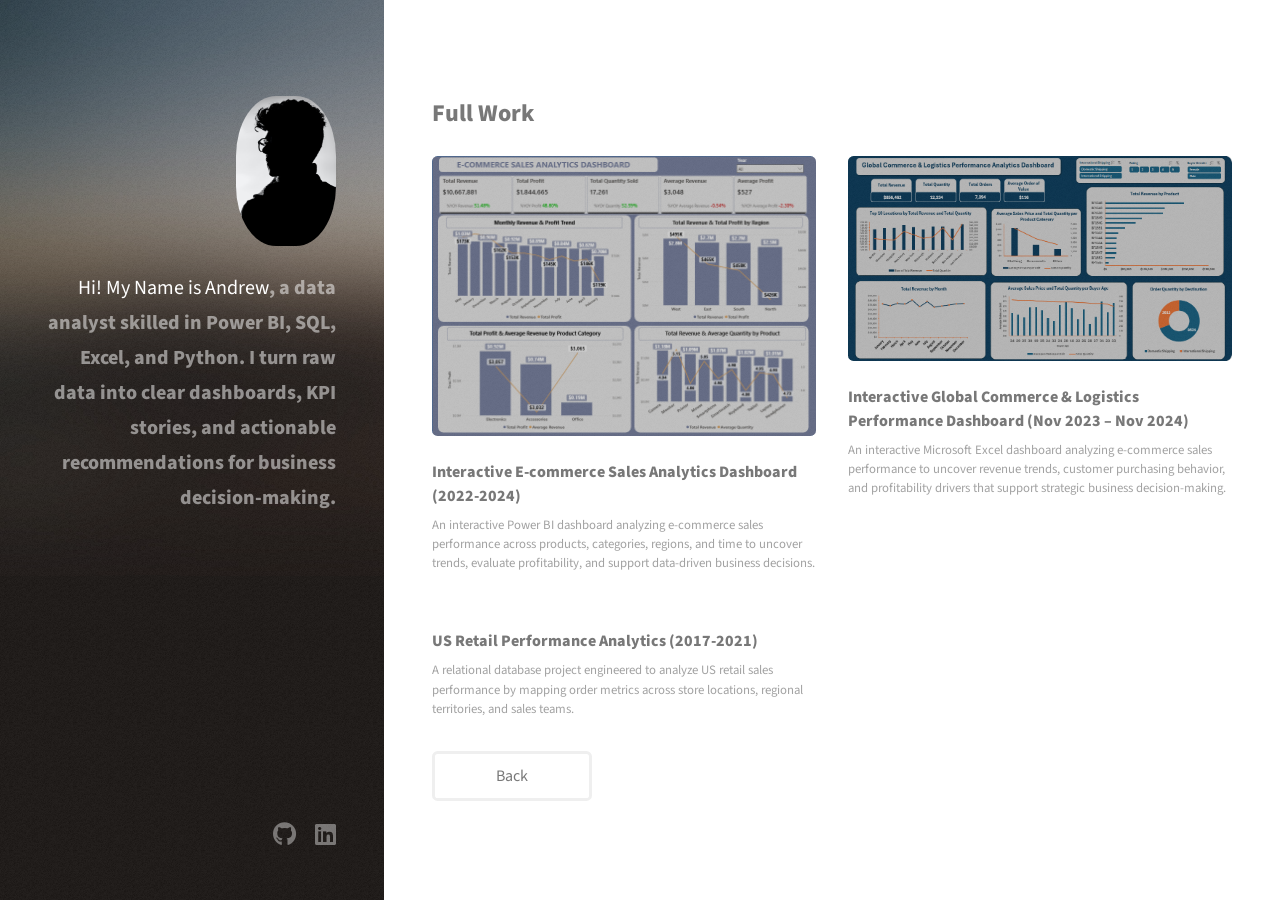
==== commit 948ce709: "Update full portfolio.html Added SQL project" ====
--- a/full portfolio.html
+++ b/full portfolio.html
@@ -56,12 +56,12 @@
 								<a href="https://andrewudokang.github.io/Interactive-Global-Commerce-Logistics-Performance-Dashboard-Nov-2023-Nov-2024/"><h3>Interactive Global Commerce & Logistics Performance Dashboard (Nov 2023 – Nov 2024)</h3></a>
 								<p>An interactive Microsoft Excel dashboard analyzing e-commerce sales performance to uncover revenue trends, customer purchasing behavior, and profitability drivers that support strategic business decision-making.</p>
 							</article>
+							<article class="col-6 col-12-xsmall work-item">
+								<a href="images/fulls/SQL_Visual.png" class="image fit thumb"><img src="images/thumbs/SQL_Visual.png" alt="" /></a>
+								<h3>US Retail Performance Analytics (2017-2021)</h3>
+								<p>A relational database project engineered to analyze US retail sales performance by mapping order metrics across store locations, regional territories, and sales teams.</p>
+							</article>
 							<!--<article class="col-6 col-12-xsmall work-item">
-								<a href="images/fulls/03.jpg" class="image fit thumb"><img src="images/thumbs/03.jpg" alt="" /></a>
-								<h3>Tortor metus commodo</h3>
-								<p>Lorem ipsum dolor sit amet nisl sed nullam feugiat.</p>
-							</article>
-							<article class="col-6 col-12-xsmall work-item">
 								<a href="images/fulls/04.jpg" class="image fit thumb"><img src="images/thumbs/04.jpg" alt="" /></a>
 								<h3>Quam neque phasellus</h3>
 								<p>Lorem ipsum dolor sit amet nisl sed nullam feugiat.</p>
@@ -464,4 +464,4 @@
 			<script src="assets/js/main.js"></script>
 
 	</body>
-</html>+</html>
